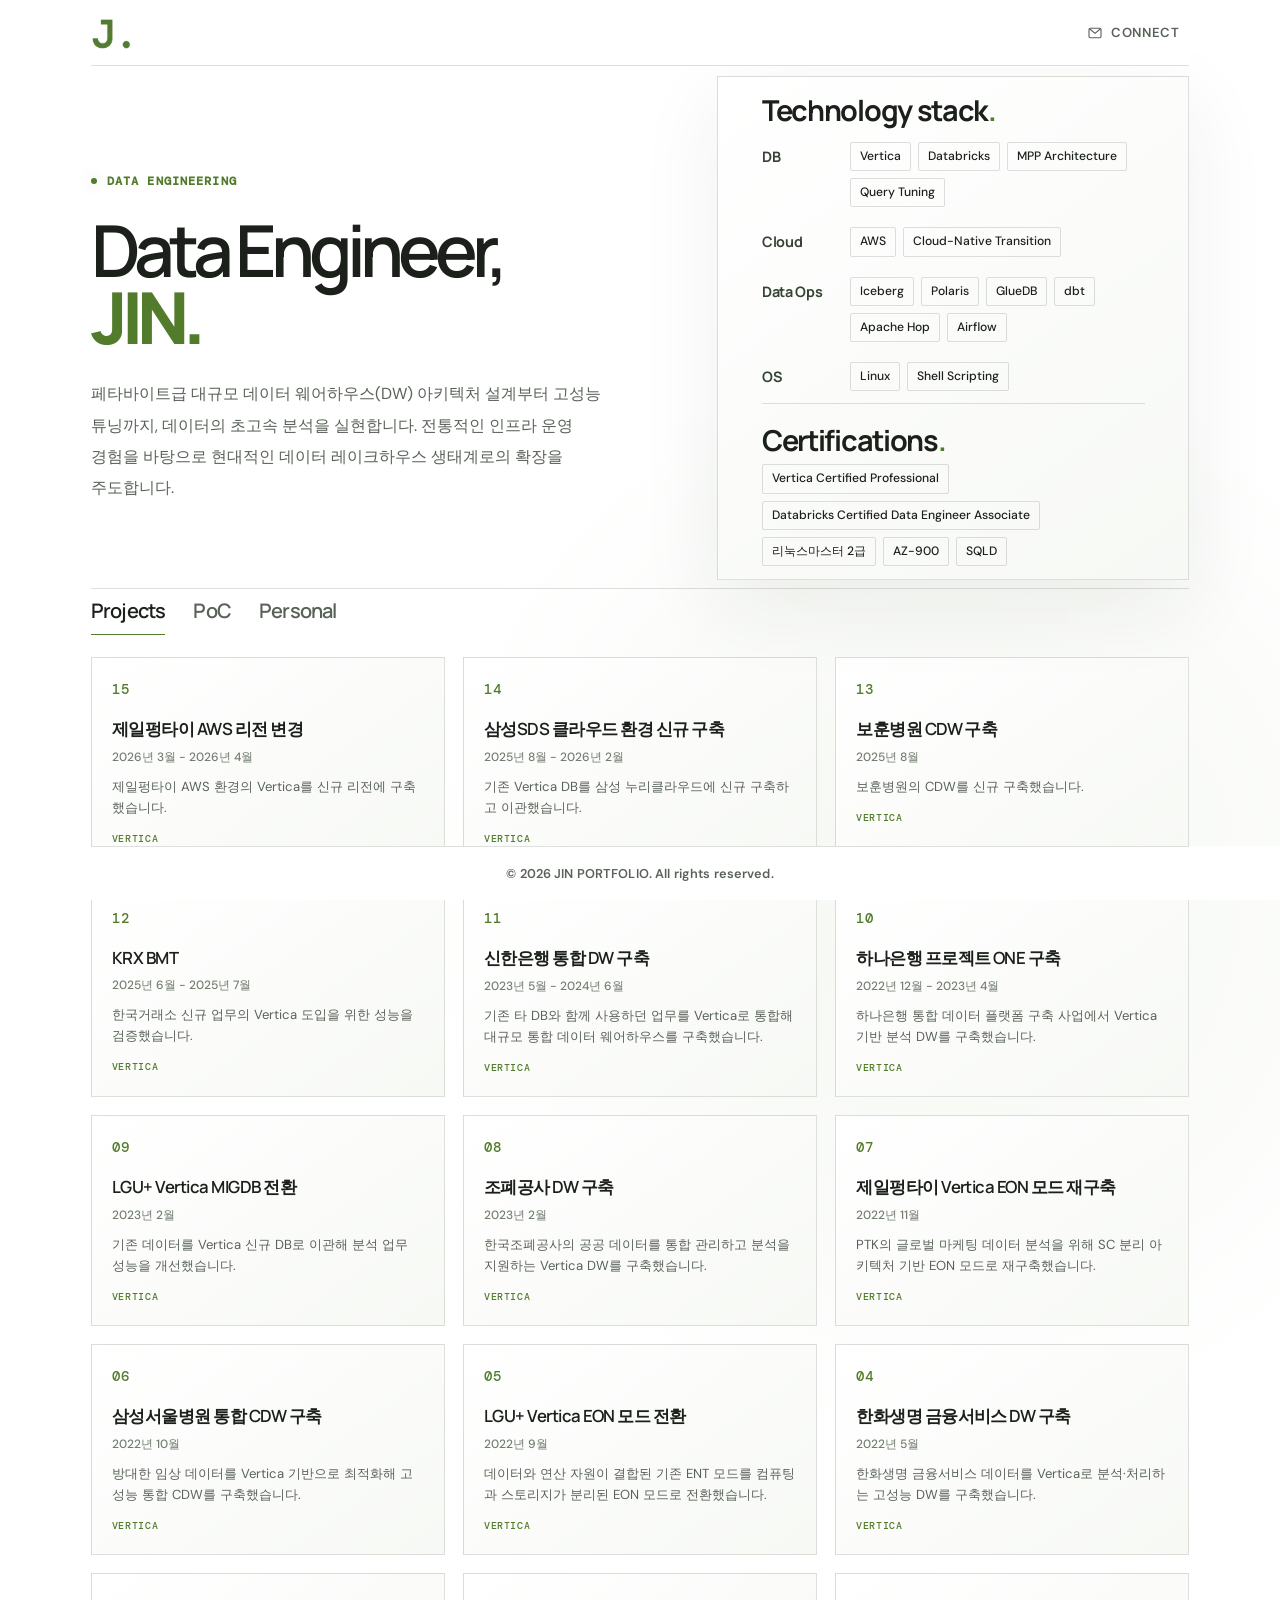
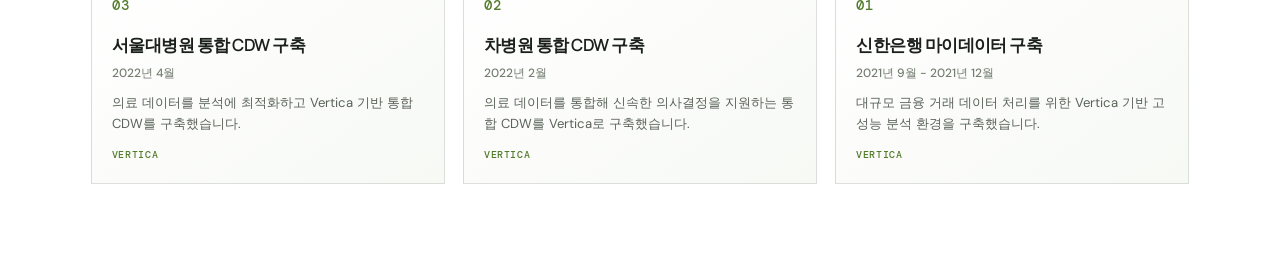
==== index.html @ dfb72e11 "Add portfolio site Co-authored-by: Copilot <223556219+Copilot@users.noreply.github.com>" ====
<!doctype html>
<html lang="ko">
  <head>
    <meta charset="UTF-8" />
    <meta name="viewport" content="width=device-width, initial-scale=1.0" />
    <meta
      name="description"
      content="JIN — Vertica 데이터 엔지니어. 대규모 데이터 웨어하우스와 현대적인 데이터 레이크하우스를 설계합니다."
    />
    <meta name="theme-color" content="#101311" />
    <title>JIN — Data Engineer Portfolio</title>
    <link rel="icon" type="image/png" href="logo/jin_logo.png" />
    <link rel="preconnect" href="https://fonts.googleapis.com" />
    <link rel="preconnect" href="https://fonts.gstatic.com" crossorigin />
    <link
      href="https://fonts.googleapis.com/css2?family=DM+Mono:wght@400;500&family=DM+Sans:wght@400;500;600;700&family=Manrope:wght@400;500;600;700;800&display=swap"
      rel="stylesheet"
    />
    <link rel="stylesheet" href="styles.css" />
  </head>
  <body>
    <div class="page-shell">
      <header class="site-header">
        <a class="wordmark" href="#home" aria-label="JIN 홈">
          <img src="logo/jin_logo.png" alt="" />
        </a>
        <details class="connect-menu">
          <summary class="connect-trigger" aria-label="Connect by email">
            <svg class="connect-icon" viewBox="0 0 20 20" fill="none" aria-hidden="true">
              <rect x="2.5" y="4" width="15" height="12" rx="1.5"></rect>
              <path d="m3.5 5 6.5 5.5L16.5 5"></path>
            </svg>
            <span>CONNECT</span>
          </summary>
          <div class="connect-popup">
            <span class="popup-label">GET IN TOUCH</span>
            <a href="mailto:wjdtnvksek98@gmail.com">wjdtnvksek98@gmail.com</a>
          </div>
        </details>
      </header>

      <main class="profile-layout" id="home">
        <section class="intro" aria-labelledby="hero-title">
          <p class="eyebrow"><span class="status-dot" aria-hidden="true"></span> DATA ENGINEERING</p>
          <h1 id="hero-title"><span class="title-role">Data Engineer,</span><br /><span class="hero-name">JIN<span class="title-period">.</span></span></h1>
          <p class="intro-copy">
            페타바이트급 대규모 데이터 웨어하우스(DW) 아키텍처 설계부터 고성능 튜닝까지, 데이터의 초고속 분석을 실현합니다. 전통적인 인프라 운영 경험을 바탕으로 현대적인 데이터 레이크하우스 생태계로의 확장을 주도합니다.
          </p>
        </section>

        <section class="stack-panel" aria-labelledby="stack-title">
          <div class="stack-heading">
            <div>
              <h2 id="stack-title">Technology stack<span class="title-period">.</span></h2>
            </div>
          </div>
          <div class="stack-list">
            <article class="stack-row">
              <h3>DB</h3>
              <ul class="tag-list" aria-label="DB 기술">
                <li>Vertica</li>
                <li>Databricks</li>
                <li>MPP Architecture</li>
                <li>Query Tuning</li>
              </ul>
            </article>
            <article class="stack-row">
              <h3>Cloud</h3>
              <ul class="tag-list" aria-label="Cloud 기술">
                <li>AWS</li>
                <li>Cloud-Native Transition</li>
              </ul>
            </article>
            <article class="stack-row">
              <h3>Data Ops</h3>
              <ul class="tag-list" aria-label="Data Ops 기술">
                <li>Iceberg</li>
                <li>Polaris</li>
                <li>GlueDB</li>
                <li>dbt</li>
                <li>Apache Hop</li>
                <li>Airflow</li>
              </ul>
            </article>
            <article class="stack-row">
              <h3>OS</h3>
              <ul class="tag-list" aria-label="OS 기술">
                <li>Linux</li>
                <li>Shell Scripting</li>
              </ul>
            </article>
          </div>
          <section class="stack-certifications" aria-labelledby="certifications-title">
            <h3 id="certifications-title">Certifications<span class="title-period">.</span></h3>
            <ul class="certification-list tag-list" aria-label="Certifications">
              <li>Vertica Certified Professional</li>
              <li>Databricks Certified Data Engineer Associate</li>
              <li>리눅스마스터 2급</li>
              <li>AZ-900</li>
              <li>SQLD</li>
            </ul>
          </section>
        </section>
      </main>

      <section class="work-section" aria-label="Selected work">
        <div class="work-tabs" role="tablist" aria-label="Work categories">
          <button class="work-tab" id="tab-projects" type="button" role="tab" aria-selected="true" aria-controls="panel-projects" tabindex="0">Projects</button>
          <button class="work-tab" id="tab-poc" type="button" role="tab" aria-selected="false" aria-controls="panel-poc" tabindex="-1">PoC</button>
          <button class="work-tab" id="tab-experiments" type="button" role="tab" aria-selected="false" aria-controls="panel-experiments" tabindex="-1">Personal</button>
        </div>
        <div class="work-panel" id="panel-projects" role="tabpanel" aria-labelledby="tab-projects" tabindex="0">
          <div class="work-cards">
            <article class="work-card"><span class="work-number">15</span><h2>제일펑타이 AWS 리전 변경</h2><time class="work-date">2026년 3월 - 2026년 4월</time><p>제일펑타이 AWS 환경의 Vertica를 신규 리전에 구축했습니다.</p><span class="work-tech">VERTICA</span></article>
            <article class="work-card"><span class="work-number">14</span><h2>삼성SDS 클라우드 환경 신규 구축</h2><time class="work-date">2025년 8월 - 2026년 2월</time><p>기존 Vertica DB를 삼성 누리클라우드에 신규 구축하고 이관했습니다.</p><span class="work-tech">VERTICA</span></article>
            <article class="work-card"><span class="work-number">13</span><h2>보훈병원 CDW 구축</h2><time class="work-date">2025년 8월</time><p>보훈병원의 CDW를 신규 구축했습니다.</p><span class="work-tech">VERTICA</span></article>
            <article class="work-card"><span class="work-number">12</span><h2>KRX BMT</h2><time class="work-date">2025년 6월 - 2025년 7월</time><p>한국거래소 신규 업무의 Vertica 도입을 위한 성능을 검증했습니다.</p><span class="work-tech">VERTICA</span></article>
            <article class="work-card"><span class="work-number">11</span><h2>신한은행 통합 DW 구축</h2><time class="work-date">2023년 5월 - 2024년 6월</time><p>기존 타 DB와 함께 사용하던 업무를 Vertica로 통합해 대규모 통합 데이터 웨어하우스를 구축했습니다.</p><span class="work-tech">VERTICA</span></article>
            <article class="work-card"><span class="work-number">10</span><h2>하나은행 프로젝트 ONE 구축</h2><time class="work-date">2022년 12월 - 2023년 4월</time><p>하나은행 통합 데이터 플랫폼 구축 사업에서 Vertica 기반 분석 DW를 구축했습니다.</p><span class="work-tech">VERTICA</span></article>
            <article class="work-card"><span class="work-number">09</span><h2>LGU+ Vertica MIGDB 전환</h2><time class="work-date">2023년 2월</time><p>기존 데이터를 Vertica 신규 DB로 이관해 분석 업무 성능을 개선했습니다.</p><span class="work-tech">VERTICA</span></article>
            <article class="work-card"><span class="work-number">08</span><h2>조폐공사 DW 구축</h2><time class="work-date">2023년 2월</time><p>한국조폐공사의 공공 데이터를 통합 관리하고 분석을 지원하는 Vertica DW를 구축했습니다.</p><span class="work-tech">VERTICA</span></article>
            <article class="work-card"><span class="work-number">07</span><h2>제일펑타이 Vertica EON 모드 재구축</h2><time class="work-date">2022년 11월</time><p>PTK의 글로벌 마케팅 데이터 분석을 위해 SC 분리 아키텍처 기반 EON 모드로 재구축했습니다.</p><span class="work-tech">VERTICA</span></article>
            <article class="work-card"><span class="work-number">06</span><h2>삼성서울병원 통합 CDW 구축</h2><time class="work-date">2022년 10월</time><p>방대한 임상 데이터를 Vertica 기반으로 최적화해 고성능 통합 CDW를 구축했습니다.</p><span class="work-tech">VERTICA</span></article>
            <article class="work-card"><span class="work-number">05</span><h2>LGU+ Vertica EON 모드 전환</h2><time class="work-date">2022년 9월</time><p>데이터와 연산 자원이 결합된 기존 ENT 모드를 컴퓨팅과 스토리지가 분리된 EON 모드로 전환했습니다.</p><span class="work-tech">VERTICA</span></article>
            <article class="work-card"><span class="work-number">04</span><h2>한화생명 금융서비스 DW 구축</h2><time class="work-date">2022년 5월</time><p>한화생명 금융서비스 데이터를 Vertica로 분석·처리하는 고성능 DW를 구축했습니다.</p><span class="work-tech">VERTICA</span></article>
            <article class="work-card"><span class="work-number">03</span><h2>서울대병원 통합 CDW 구축</h2><time class="work-date">2022년 4월</time><p>의료 데이터를 분석에 최적화하고 Vertica 기반 통합 CDW를 구축했습니다.</p><span class="work-tech">VERTICA</span></article>
            <article class="work-card"><span class="work-number">02</span><h2>차병원 통합 CDW 구축</h2><time class="work-date">2022년 2월</time><p>의료 데이터를 통합해 신속한 의사결정을 지원하는 통합 CDW를 Vertica로 구축했습니다.</p><span class="work-tech">VERTICA</span></article>
            <article class="work-card"><span class="work-number">01</span><h2>신한은행 마이데이터 구축</h2><time class="work-date">2021년 9월 - 2021년 12월</time><p>대규모 금융 거래 데이터 처리를 위한 Vertica 기반 고성능 분석 환경을 구축했습니다.</p><span class="work-tech">VERTICA</span></article>
          </div>
        </div>
        <div class="work-panel" id="panel-poc" role="tabpanel" aria-labelledby="tab-poc" tabindex="0" hidden>
          <div class="work-cards">
            <article class="work-card"><span class="work-number">03</span><h2>테크핀레이팅스 PoC</h2><time class="work-date">2025년 2월 - 2025년 3월</time><p>통합 DW 구축을 위한 Vertica 데이터 분석 및 적합성을 검증했습니다.</p><span class="work-tech">VERTICA</span></article>
            <article class="work-card"><span class="work-number">02</span><h2>하나은행 PoC</h2><time class="work-date">2022년 7월</time><p>대용량 쿼리를 Vertica로 처리하고 성능 향상을 검증했습니다.</p><span class="work-tech">VERTICA</span></article>
            <article class="work-card"><span class="work-number">01</span><h2>우리은행 PoC</h2><time class="work-date">2022년 6월</time><p>빠른 적재와 쿼리 수행을 Vertica PoC로 검증했습니다.</p><span class="work-tech">VERTICA</span></article>
          </div>
        </div>
        <div class="work-panel" id="panel-experiments" role="tabpanel" aria-labelledby="tab-experiments" tabindex="0" hidden>
          <div class="work-cards">
            <a class="work-card work-card-link" href="https://jin0326.github.io/vertica_blog/" target="_blank" rel="noopener noreferrer" aria-label="Vertica Blog (새 탭에서 열기)"><span class="work-number">01</span><h2>Vertica Blog</h2><p>실무 경험을 통해 쌓은 Vertica 지식과 노하우를 정리한 기술 블로그입니다. <span aria-hidden="true">↗</span></p></a>
          </div>
        </div>
      </section>
    </div>
    <footer class="site-footer">© 2026 JIN PORTFOLIO. All rights reserved.</footer>
    <script src="scripts.js" defer></script>
  </body>
</html>
---- styles.css ----
:root {
  color-scheme: light;
  --background: #ffffff;
  --surface: #f7f9f5;
  --text: #1b211a;
  --muted: #596258;
  --faint: #737d70;
  --accent: #527b2b;
  --line: rgba(32, 46, 28, 0.15);
  --header-height: 66px;
  --footer-height: 54px;
  --shell-gutter: 7.1%;
  --mono: "DM Mono", monospace;
  --sans: "DM Sans", sans-serif;
  --display: "Manrope", sans-serif;
}

* {
  box-sizing: border-box;
}

html {
  min-width: 280px;
  min-height: 100%;
  background: var(--background);
}

body {
  min-width: 280px;
  min-height: 100vh;
  min-height: 100svh;
  margin: 0;
  background:
    radial-gradient(ellipse at 74% 48%, rgba(119, 158, 83, 0.08), transparent 34rem),
    var(--background);
  color: var(--text);
  font-family: var(--sans);
  -webkit-font-smoothing: antialiased;
}

a {
  color: inherit;
  text-decoration: none;
}

.page-shell {
  display: flex;
  width: min(100%, 1400px);
  min-height: 100vh;
  min-height: 100svh;
  flex-direction: column;
  margin: 0 auto;
  padding: 0 var(--shell-gutter) var(--footer-height);
}

.site-header {
  position: sticky;
  z-index: 4;
  top: 0;
  display: flex;
  height: var(--header-height);
  flex: 0 0 var(--header-height);
  align-items: center;
  justify-content: space-between;
  border-bottom: 1px solid var(--line);
  background: var(--background);
}

.wordmark {
  display: inline-flex;
  width: 40px;
  height: 40px;
  align-items: center;
  justify-content: center;
  font-family: var(--display);
}

.wordmark img {
  display: block;
  width: 100%;
  height: 100%;
  object-fit: contain;
}

.wordmark span,
.title-period {
  color: var(--accent);
}

.header-note,
.connect-trigger,
.eyebrow,
.stack-count {
  font-family: var(--mono);
  font-size: 0.65rem;
  letter-spacing: 0.09em;
}

.header-note {
  display: flex;
  align-items: center;
  color: var(--muted);
  font-size: 0.72rem;
  font-weight: 600;
}

.connect-menu {
  position: relative;
}

.connect-trigger {
  display: flex;
  align-items: center;
  gap: 8px;
  padding: 8px 10px;
  color: var(--muted);
  cursor: pointer;
  font-family: var(--sans);
  font-size: 0.82rem;
  font-weight: 600;
  letter-spacing: 0.04em;
  list-style: none;
  transition: color 160ms ease;
}

.connect-trigger::-webkit-details-marker {
  display: none;
}

.connect-trigger:hover,
.connect-trigger:focus-visible,
.connect-menu[open] .connect-trigger {
  color: var(--accent);
}

.connect-trigger:focus-visible {
  outline: 1px solid var(--accent);
  outline-offset: 5px;
}

.connect-icon {
  width: 16px;
  height: 16px;
  stroke: currentColor;
  stroke-linecap: round;
  stroke-linejoin: round;
  stroke-width: 1.4;
}

.connect-popup {
  position: absolute;
  z-index: 3;
  top: calc(100% + 15px);
  right: 0;
  display: grid;
  min-width: max-content;
  gap: 8px;
  padding: 14px 16px;
  border: 1px solid var(--line);
  background: var(--background);
  box-shadow: 0 12px 32px rgba(25, 38, 21, 0.14);
}

.popup-label {
  color: var(--faint);
  font-family: var(--mono);
  font-size: 0.65rem;
  letter-spacing: 0.1em;
}

.connect-popup a {
  color: var(--text);
  font-family: var(--mono);
  font-size: 0.85rem;
  transition: color 160ms ease;
}

.connect-popup a:hover,
.connect-popup a:focus-visible {
  color: var(--accent);
}

.status-dot {
  display: inline-block;
  width: 7px;
  height: 7px;
  margin-right: 10px;
  border-radius: 50%;
  background: var(--accent);
  box-shadow: 0 0 14px rgba(82, 123, 43, 0.28);
}

.profile-layout {
  display: grid;
  flex: 0 0 auto;
  grid-template-columns: minmax(0, 1fr) minmax(400px, 0.9fr);
  align-items: center;
  gap: clamp(48px, 8vw, 130px);
  padding: 30px 0 8px;
}

.stack-certifications {
  margin-top: 8px;
  padding-top: 8px;
  border-top: 1px solid var(--line);
}

.stack-heading h2,
.stack-certifications > h3 {
  margin: 12px 0 0;
  font-family: var(--display);
  font-size: clamp(1.4rem, 2.25vw, 2rem);
  font-weight: 700;
  letter-spacing: -0.045em;
  line-height: 1.12;
}

.stack-certifications > h3 {
  margin-bottom: 8px;
}

.certification-list {
  gap: 5px;
}

.certification-list li {
  padding: 5px 7px;
  font-size: 0.68rem;
  line-height: 1.25;
}

.work-section {
  padding: 8px 0 38px;
  border-top: 1px solid var(--line);
}

.work-tabs {
  display: flex;
  flex-wrap: wrap;
  gap: 28px;
  margin-bottom: 22px;
}

.work-tab {
  padding: 0 0 10px;
  border: 0;
  border-bottom: 1px solid transparent;
  background: none;
  color: var(--muted);
  cursor: pointer;
  font-family: var(--display);
  font-size: clamp(1rem, 1.8vw, 1.25rem);
  font-weight: 600;
  letter-spacing: -0.04em;
  transition: border-color 160ms ease, color 160ms ease;
}

.work-tab[aria-selected="true"],
.work-tab:hover {
  border-color: var(--accent);
  color: var(--text);
}

.work-tab:focus-visible,
.work-panel:focus-visible {
  outline: 1px solid var(--accent);
  outline-offset: 4px;
}

.work-cards {
  display: grid;
  grid-template-columns: repeat(3, minmax(0, 1fr));
  gap: 18px;
}

.work-card {
  min-height: 150px;
  padding: 20px;
  border: 1px solid var(--line);
  background: linear-gradient(145deg, #ffffff, var(--surface));
}

.work-card-link {
  display: block;
  transition: border-color 160ms ease, box-shadow 160ms ease;
}

.work-card-link:hover,
.work-card-link:focus-visible {
  border-color: var(--accent);
  box-shadow: 0 8px 24px rgba(25, 38, 21, 0.08);
}

.work-card-link:focus-visible {
  outline: 2px solid var(--accent);
  outline-offset: 3px;
}

.work-number {
  color: var(--accent);
  font-family: var(--mono);
  font-size: 0.9rem;
  font-weight: 500;
  letter-spacing: 0.08em;
}

.work-card h2 {
  margin: 18px 0 8px;
  font-family: var(--display);
  font-size: 1.05rem;
  font-weight: 600;
  letter-spacing: -0.03em;
}

.work-card p {
  margin: 0;
  color: var(--muted);
  font-size: 0.82rem;
  line-height: 1.6;
}

.work-date {
  display: block;
  margin: 0 0 10px;
  color: var(--faint);
  font-size: 0.75rem;
  font-weight: 500;
}

.work-tech {
  display: inline-block;
  margin-top: 14px;
  color: var(--accent);
  font-family: var(--mono);
  font-size: 0.65rem;
  font-weight: 500;
  letter-spacing: 0.06em;
}

.intro {
  max-width: 650px;
}

.eyebrow {
  margin: 0;
  color: var(--accent);
  font-size: 0.62rem;
}

.intro > .eyebrow {
  display: flex;
  align-items: center;
  font-size: 0.78rem;
  font-weight: 700;
}

.intro > .eyebrow .status-dot {
  width: 6px;
  height: 6px;
}

.intro h1 {
  margin: 28px 0 27px;
  font-family: var(--display);
  font-size: clamp(3.3rem, 5.6vw, 5.6rem);
  font-weight: 600;
  letter-spacing: -0.085em;
  line-height: 0.94;
}

.title-role {
  white-space: nowrap;
}

.hero-name {
  color: var(--accent);
  font-weight: 800;
}

.intro-copy {
  max-width: 590px;
  margin: 0;
  color: var(--muted);
  font-size: clamp(0.95rem, 1.25vw, 1.08rem);
  line-height: 1.95;
  word-break: keep-all;
}

.stack-panel {
  min-width: 0;
  margin-bottom: -20px;
  transform: translateY(-20px);
  padding: clamp(26px, 3.4vw, 48px);
  padding-block: clamp(10px, 1vw, 14px);
  border: 1px solid var(--line);
  background: linear-gradient(145deg, #ffffff, var(--surface));
  box-shadow: 0 25px 80px rgba(25, 38, 21, 0.07);
}

.stack-heading {
  display: flex;
  align-items: flex-end;
  justify-content: space-between;
  gap: 14px;
  margin-bottom: 6px;
}

.stack-heading h2 {
  margin-top: 4px;
  white-space: nowrap;
}

.stack-heading .eyebrow {
  color: #43533b;
  font-family: var(--sans);
  font-size: 0.72rem;
  font-weight: 700;
  letter-spacing: 0.07em;
}

.stack-count {
  padding-bottom: 5px;
  color: var(--muted);
  font-size: 0.62rem;
  font-weight: 500;
  white-space: nowrap;
}

.stack-list {
  border-top: 0;
}

.stack-row {
  display: grid;
  grid-template-columns: 76px minmax(0, 1fr);
  align-items: start;
  gap: 12px;
  padding: 10px 0;
  border-bottom: 0;
}

.stack-row:last-child {
  padding-bottom: 4px;
}

.stack-row h3 {
  margin: 5px 0 0;
  color: #354332;
  font-family: var(--display);
  font-size: 0.9rem;
  font-weight: 700;
  letter-spacing: -0.02em;
}

.tag-list {
  display: flex;
  flex-wrap: wrap;
  gap: 7px;
  margin: 0;
  padding: 0;
  list-style: none;
}

.tag-list li {
  padding: 6px 9px;
  border: 1px solid var(--line);
  border-radius: 2px;
  color: var(--text);
  font-size: 0.76rem;
  font-weight: 500;
  line-height: 1.25;
  transition:
    border-color 160ms ease,
    color 160ms ease,
    background 160ms ease;
}

.tag-list li:hover {
  border-color: rgba(82, 123, 43, 0.4);
  background: rgba(82, 123, 43, 0.06);
  color: var(--text);
}

.tag-detail {
  margin-left: 3px;
  color: var(--accent);
  font-family: var(--mono);
  font-size: 0.57rem;
}

.site-footer {
  position: fixed;
  z-index: 2;
  right: 0;
  bottom: 0;
  left: 0;
  display: grid;
  height: var(--footer-height);
  min-height: var(--footer-height);
  place-items: center;
  background: rgba(255, 255, 255, 0.96);
  color: var(--muted);
  font-family: var(--sans);
  font-size: 0.8rem;
  font-weight: 600;
  letter-spacing: 0.01em;
  text-align: center;
}

.site-footer::before {
  position: absolute;
  top: 0;
  left: 50%;
  width: calc(min(100%, 1400px) - var(--shell-gutter) - var(--shell-gutter));
  border-top: 1px solid var(--line);
  content: "";
  transform: translateX(-50%);
}

@media (max-width: 900px) {
  :root {
    --shell-gutter: 5%;
  }

  .page-shell {
    padding-right: var(--shell-gutter);
    padding-left: var(--shell-gutter);
  }

  .profile-layout {
    grid-template-columns: minmax(0, 1fr) minmax(350px, 0.95fr);
    gap: 36px;
    padding-bottom: 8px;
  }

  .work-cards {
    gap: 12px;
  }

  .work-card {
    padding: 16px;
  }

  .intro h1 {
    font-size: clamp(2.9rem, 6vw, 3.9rem);
  }

  .stack-panel {
    padding: 24px;
    padding-block: 10px;
  }
}

@media (max-width: 700px) {
  :root {
    --header-height: 48px;
    --footer-height: 44px;
    --shell-gutter: 6%;
  }

  .page-shell {
    padding-right: var(--shell-gutter);
    padding-left: var(--shell-gutter);
  }

  .site-header {
    height: var(--header-height);
    flex-basis: var(--header-height);
  }

  .header-note,
  .connect-trigger {
    font-size: 0.7rem;
    letter-spacing: 0.04em;
  }

  .header-note {
    font-size: 0.62rem;
  }

  .connect-trigger {
    gap: 6px;
    padding: 6px 8px;
    font-size: 0.78rem;
  }

  .connect-popup {
    right: -2px;
    min-width: 0;
    max-width: calc(100vw - 32px);
    gap: 8px;
    padding: 14px;
  }

  .popup-label {
    font-size: 0.68rem;
  }

  .connect-popup a {
    font-size: clamp(0.78rem, 3.6vw, 0.9rem);
    overflow-wrap: anywhere;
  }

  .header-note .status-dot {
    width: 6px;
    height: 6px;
    margin-right: 7px;
  }

  .profile-layout {
    grid-template-columns: 1fr;
    align-content: center;
    gap: 18px;
    padding: 12px 0 6px;
  }

  .stack-panel {
    margin-bottom: 0;
    transform: none;
  }

  .work-section {
    padding: 6px 0 28px;
  }

  .work-tabs {
    gap: 20px;
  }

  .work-cards {
    grid-template-columns: 1fr;
    gap: 10px;
  }

  .work-card {
    min-height: 0;
  }

  .work-card h2 {
    margin-top: 10px;
  }

  .intro {
    max-width: none;
  }

  .intro h1 {
    margin: 12px 0;
    font-size: clamp(3.5rem, 11.3vw, 4.9rem);
  }

  .intro-copy {
    max-width: 600px;
    font-size: 0.86rem;
    line-height: 1.65;
  }

  .stack-panel {
    transform: none;
    padding: 21px 22px;
    padding-block: 9px;
  }

  .stack-heading {
    margin-bottom: 6px;
  }

  .stack-heading h2,
  .stack-certifications > h3 {
    font-size: 1.4rem;
  }

  .stack-row {
    grid-template-columns: 67px minmax(0, 1fr);
    gap: 9px;
    padding: 8px 0;
  }

  .stack-row h3 {
    font-size: 0.76rem;
  }

  .tag-list {
    gap: 5px;
  }

  .tag-list li {
    padding: 5px 7px;
    font-size: 0.64rem;
  }

  .certification-list li {
    font-size: 0.62rem;
  }
}

@media (max-width: 390px) {
  .header-note {
    max-width: 150px;
    line-height: 1.5;
  }

  .intro h1 {
    font-size: clamp(1.9rem, 9.9vw, 2.5rem);
    white-space: nowrap;
  }

  .intro-copy {
    font-size: 0.8rem;
    line-height: 1.58;
  }

  .stack-panel {
    padding: 17px;
    padding-block: 8px;
  }

  .stack-heading h2,
  .stack-certifications > h3 {
    font-size: 1.35rem;
    white-space: normal;
  }

  .stack-count {
    display: none;
  }

  .stack-row {
    grid-template-columns: 58px minmax(0, 1fr);
  }
}

@media (max-height: 760px) and (min-width: 701px) {
  :root {
    --header-height: 60px;
  }

  .site-header {
    height: var(--header-height);
    flex-basis: var(--header-height);
  }

  .profile-layout {
    gap: 40px;
    padding-top: 24px;
    padding-bottom: 8px;
  }

  .intro h1 {
    margin: 17px 0;
    font-size: clamp(2.9rem, 5.1vw, 4.5rem);
  }

  .intro-copy {
    font-size: 0.9rem;
    line-height: 1.75;
  }

  .stack-panel {
    padding: 22px 26px;
    padding-block: 10px;
  }

  .stack-heading {
    margin-bottom: 6px;
  }

  .stack-row {
    padding: 12px 0;
  }

}

@media (prefers-reduced-motion: reduce) {
  *,
  *::before,
  *::after {
    transition-duration: 0.01ms !important;
  }
}
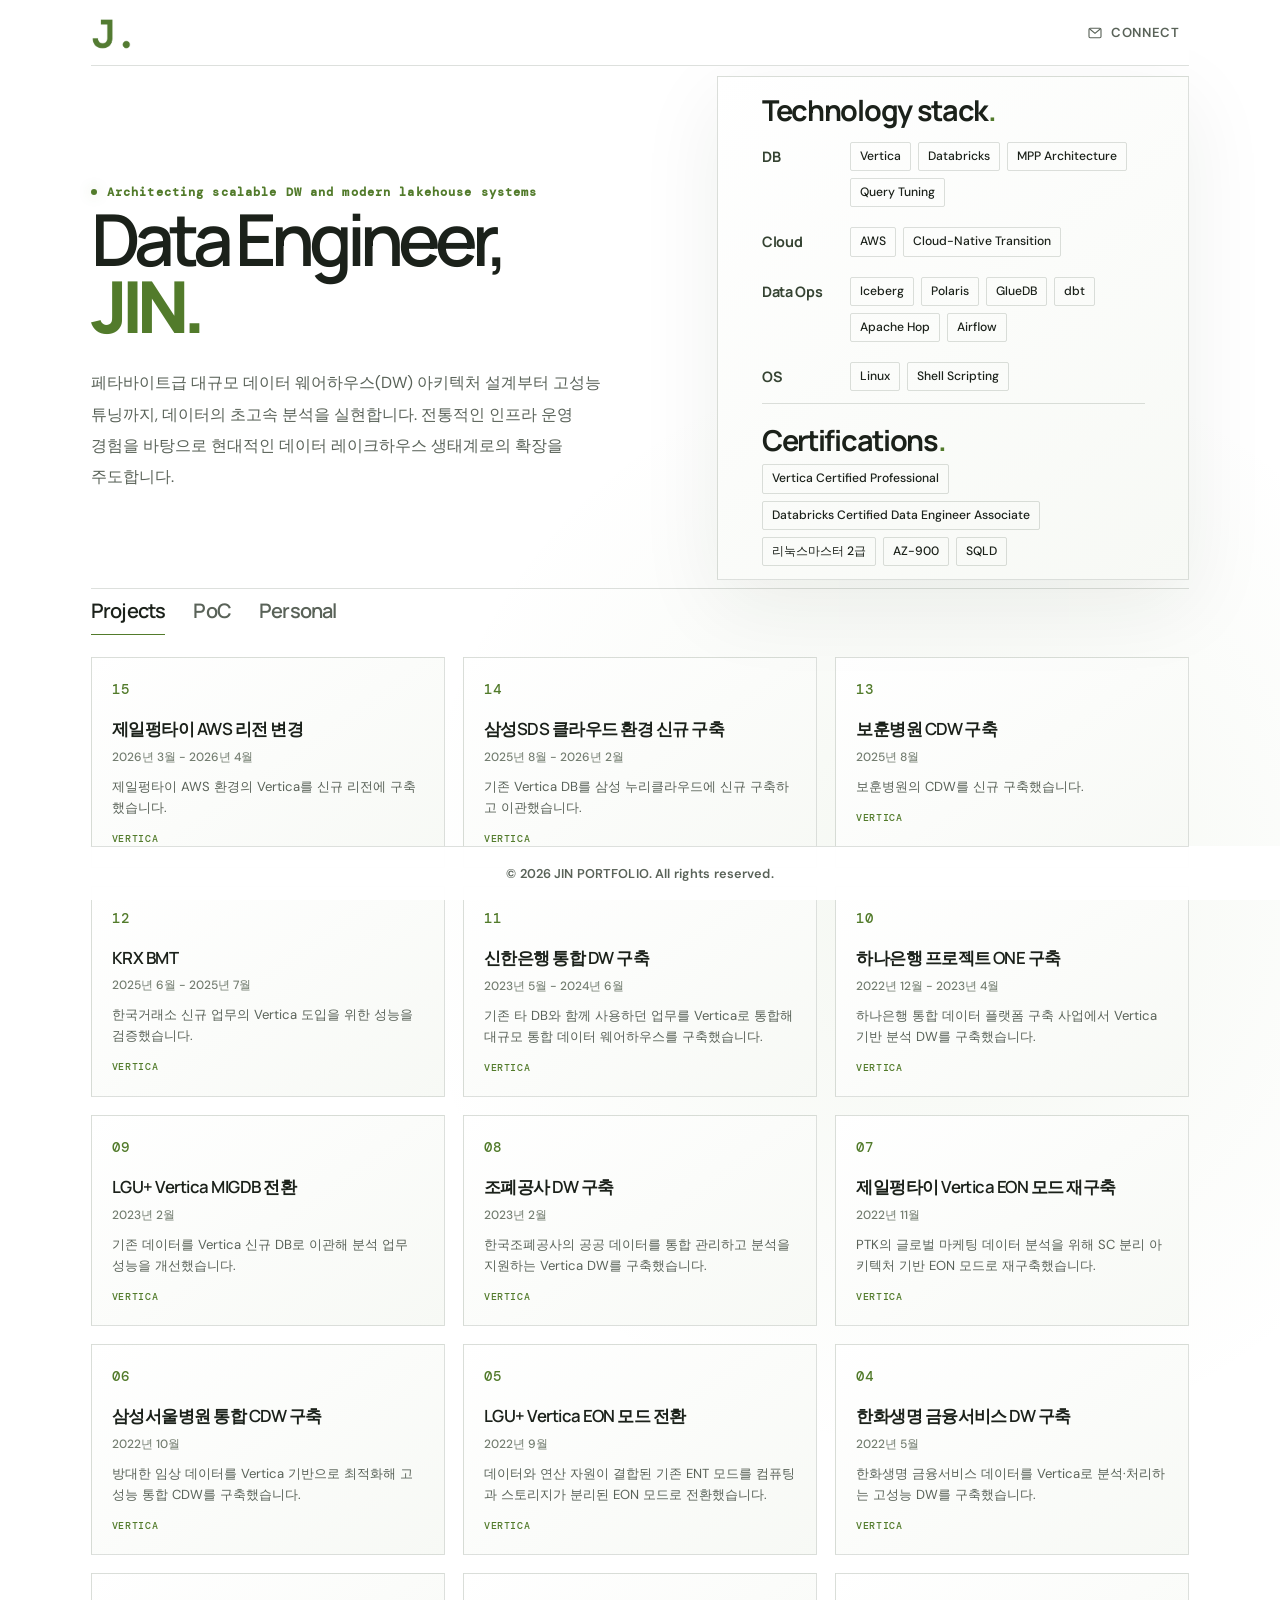
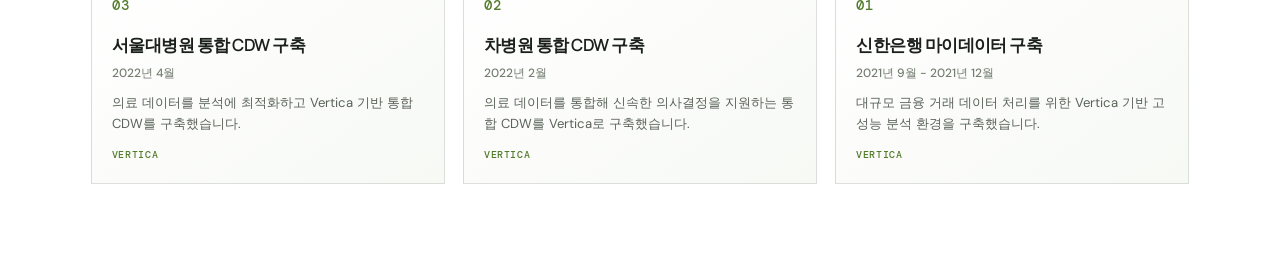
==== commit ef3d1ce0: "Tighten hero title spacing Co-authored-by: Copilot <223556219+Copilot@users.noreply.github.com>" ====
--- a/index.html
+++ b/index.html
@@ -41,7 +41,7 @@
 
       <main class="profile-layout" id="home">
         <section class="intro" aria-labelledby="hero-title">
-          <p class="eyebrow"><span class="status-dot" aria-hidden="true"></span> DATA ENGINEERING</p>
+          <p class="eyebrow"><span class="status-dot" aria-hidden="true"></span>Architecting scalable DW and modern lakehouse systems</p>
           <h1 id="hero-title"><span class="title-role">Data Engineer,</span><br /><span class="hero-name">JIN<span class="title-period">.</span></span></h1>
           <p class="intro-copy">
             페타바이트급 대규모 데이터 웨어하우스(DW) 아키텍처 설계부터 고성능 튜닝까지, 데이터의 초고속 분석을 실현합니다. 전통적인 인프라 운영 경험을 바탕으로 현대적인 데이터 레이크하우스 생태계로의 확장을 주도합니다.
--- a/styles.css
+++ b/styles.css
@@ -360,7 +360,7 @@
 }
 
 .intro h1 {
-  margin: 28px 0 27px;
+  margin: 6px 0 27px;
   font-family: var(--display);
   font-size: clamp(3.3rem, 5.6vw, 5.6rem);
   font-weight: 600;
@@ -645,7 +645,7 @@
   }
 
   .intro h1 {
-    margin: 12px 0;
+    margin: 4px 0 12px;
     font-size: clamp(3.5rem, 11.3vw, 4.9rem);
   }
 
@@ -747,7 +747,7 @@
   }
 
   .intro h1 {
-    margin: 17px 0;
+    margin: 6px 0 17px;
     font-size: clamp(2.9rem, 5.1vw, 4.5rem);
   }
 
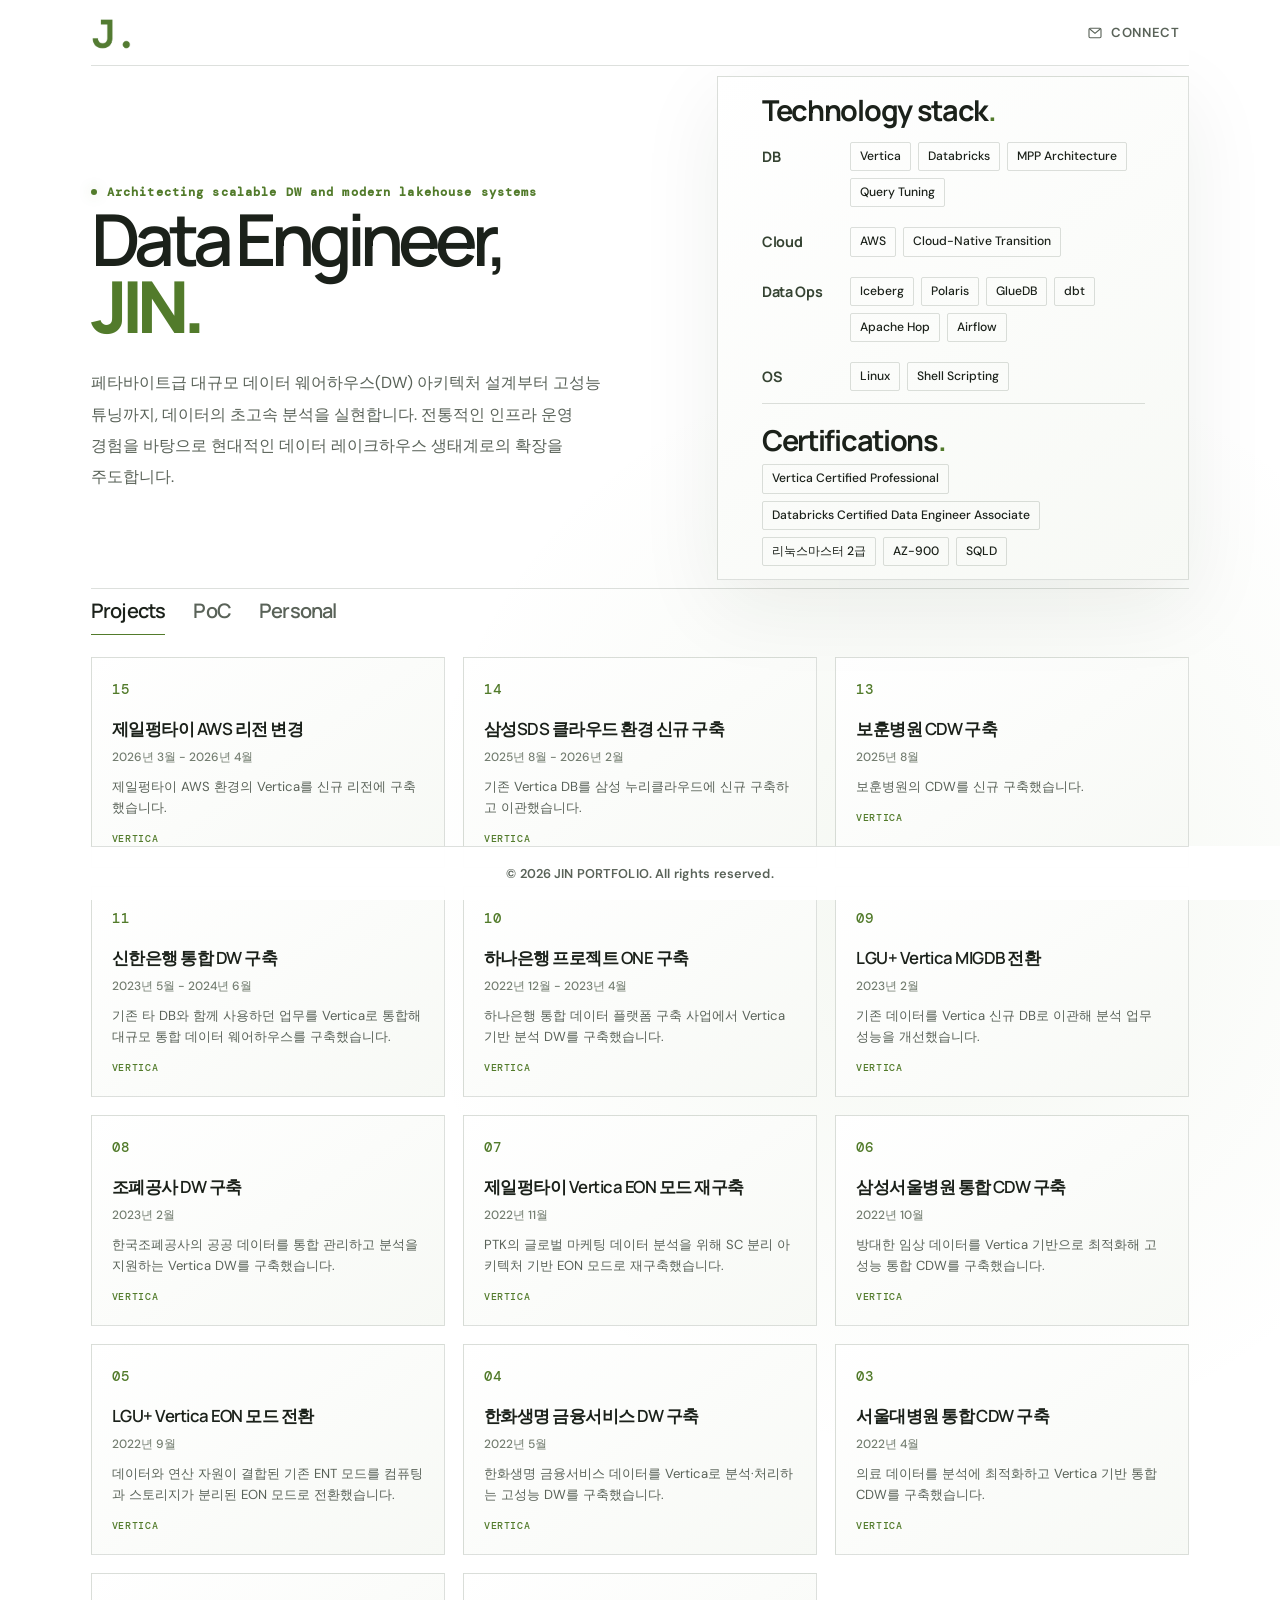
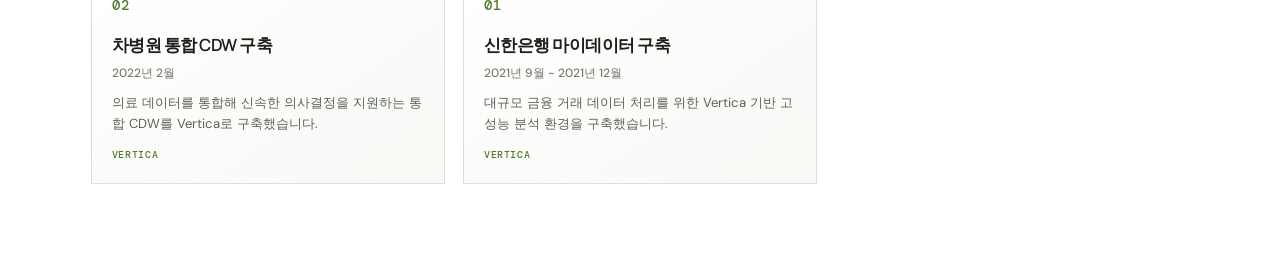
==== commit 199a45fa: "Update portfolio projects and preview Co-authored-by: Copilot <223556219+Copilot@users.noreply.githu" ====
--- a/index.html
+++ b/index.html
@@ -114,7 +114,6 @@
             <article class="work-card"><span class="work-number">15</span><h2>제일펑타이 AWS 리전 변경</h2><time class="work-date">2026년 3월 - 2026년 4월</time><p>제일펑타이 AWS 환경의 Vertica를 신규 리전에 구축했습니다.</p><span class="work-tech">VERTICA</span></article>
             <article class="work-card"><span class="work-number">14</span><h2>삼성SDS 클라우드 환경 신규 구축</h2><time class="work-date">2025년 8월 - 2026년 2월</time><p>기존 Vertica DB를 삼성 누리클라우드에 신규 구축하고 이관했습니다.</p><span class="work-tech">VERTICA</span></article>
             <article class="work-card"><span class="work-number">13</span><h2>보훈병원 CDW 구축</h2><time class="work-date">2025년 8월</time><p>보훈병원의 CDW를 신규 구축했습니다.</p><span class="work-tech">VERTICA</span></article>
-            <article class="work-card"><span class="work-number">12</span><h2>KRX BMT</h2><time class="work-date">2025년 6월 - 2025년 7월</time><p>한국거래소 신규 업무의 Vertica 도입을 위한 성능을 검증했습니다.</p><span class="work-tech">VERTICA</span></article>
             <article class="work-card"><span class="work-number">11</span><h2>신한은행 통합 DW 구축</h2><time class="work-date">2023년 5월 - 2024년 6월</time><p>기존 타 DB와 함께 사용하던 업무를 Vertica로 통합해 대규모 통합 데이터 웨어하우스를 구축했습니다.</p><span class="work-tech">VERTICA</span></article>
             <article class="work-card"><span class="work-number">10</span><h2>하나은행 프로젝트 ONE 구축</h2><time class="work-date">2022년 12월 - 2023년 4월</time><p>하나은행 통합 데이터 플랫폼 구축 사업에서 Vertica 기반 분석 DW를 구축했습니다.</p><span class="work-tech">VERTICA</span></article>
             <article class="work-card"><span class="work-number">09</span><h2>LGU+ Vertica MIGDB 전환</h2><time class="work-date">2023년 2월</time><p>기존 데이터를 Vertica 신규 DB로 이관해 분석 업무 성능을 개선했습니다.</p><span class="work-tech">VERTICA</span></article>
@@ -130,6 +129,8 @@
         </div>
         <div class="work-panel" id="panel-poc" role="tabpanel" aria-labelledby="tab-poc" tabindex="0" hidden>
           <div class="work-cards">
+            <article class="work-card"><span class="work-number">05</span><h2>Databricks 기반 데이터 마트·AI 질의 PoC</h2><time class="work-date">2026년 8월 - 2026년 9월</time><p>현업 매출 대시보드 질의를 검증하고 질의 정확도를 개선했습니다.</p><span class="work-tech">DATABRICKS</span></article>
+            <article class="work-card"><span class="work-number">04</span><h2>KRX BMT</h2><time class="work-date">2025년 6월 - 2025년 7월</time><p>한국거래소 신규 업무의 Vertica 도입을 위한 성능을 검증했습니다.</p><span class="work-tech">VERTICA</span></article>
             <article class="work-card"><span class="work-number">03</span><h2>테크핀레이팅스 PoC</h2><time class="work-date">2025년 2월 - 2025년 3월</time><p>통합 DW 구축을 위한 Vertica 데이터 분석 및 적합성을 검증했습니다.</p><span class="work-tech">VERTICA</span></article>
             <article class="work-card"><span class="work-number">02</span><h2>하나은행 PoC</h2><time class="work-date">2022년 7월</time><p>대용량 쿼리를 Vertica로 처리하고 성능 향상을 검증했습니다.</p><span class="work-tech">VERTICA</span></article>
             <article class="work-card"><span class="work-number">01</span><h2>우리은행 PoC</h2><time class="work-date">2022년 6월</time><p>빠른 적재와 쿼리 수행을 Vertica PoC로 검증했습니다.</p><span class="work-tech">VERTICA</span></article>
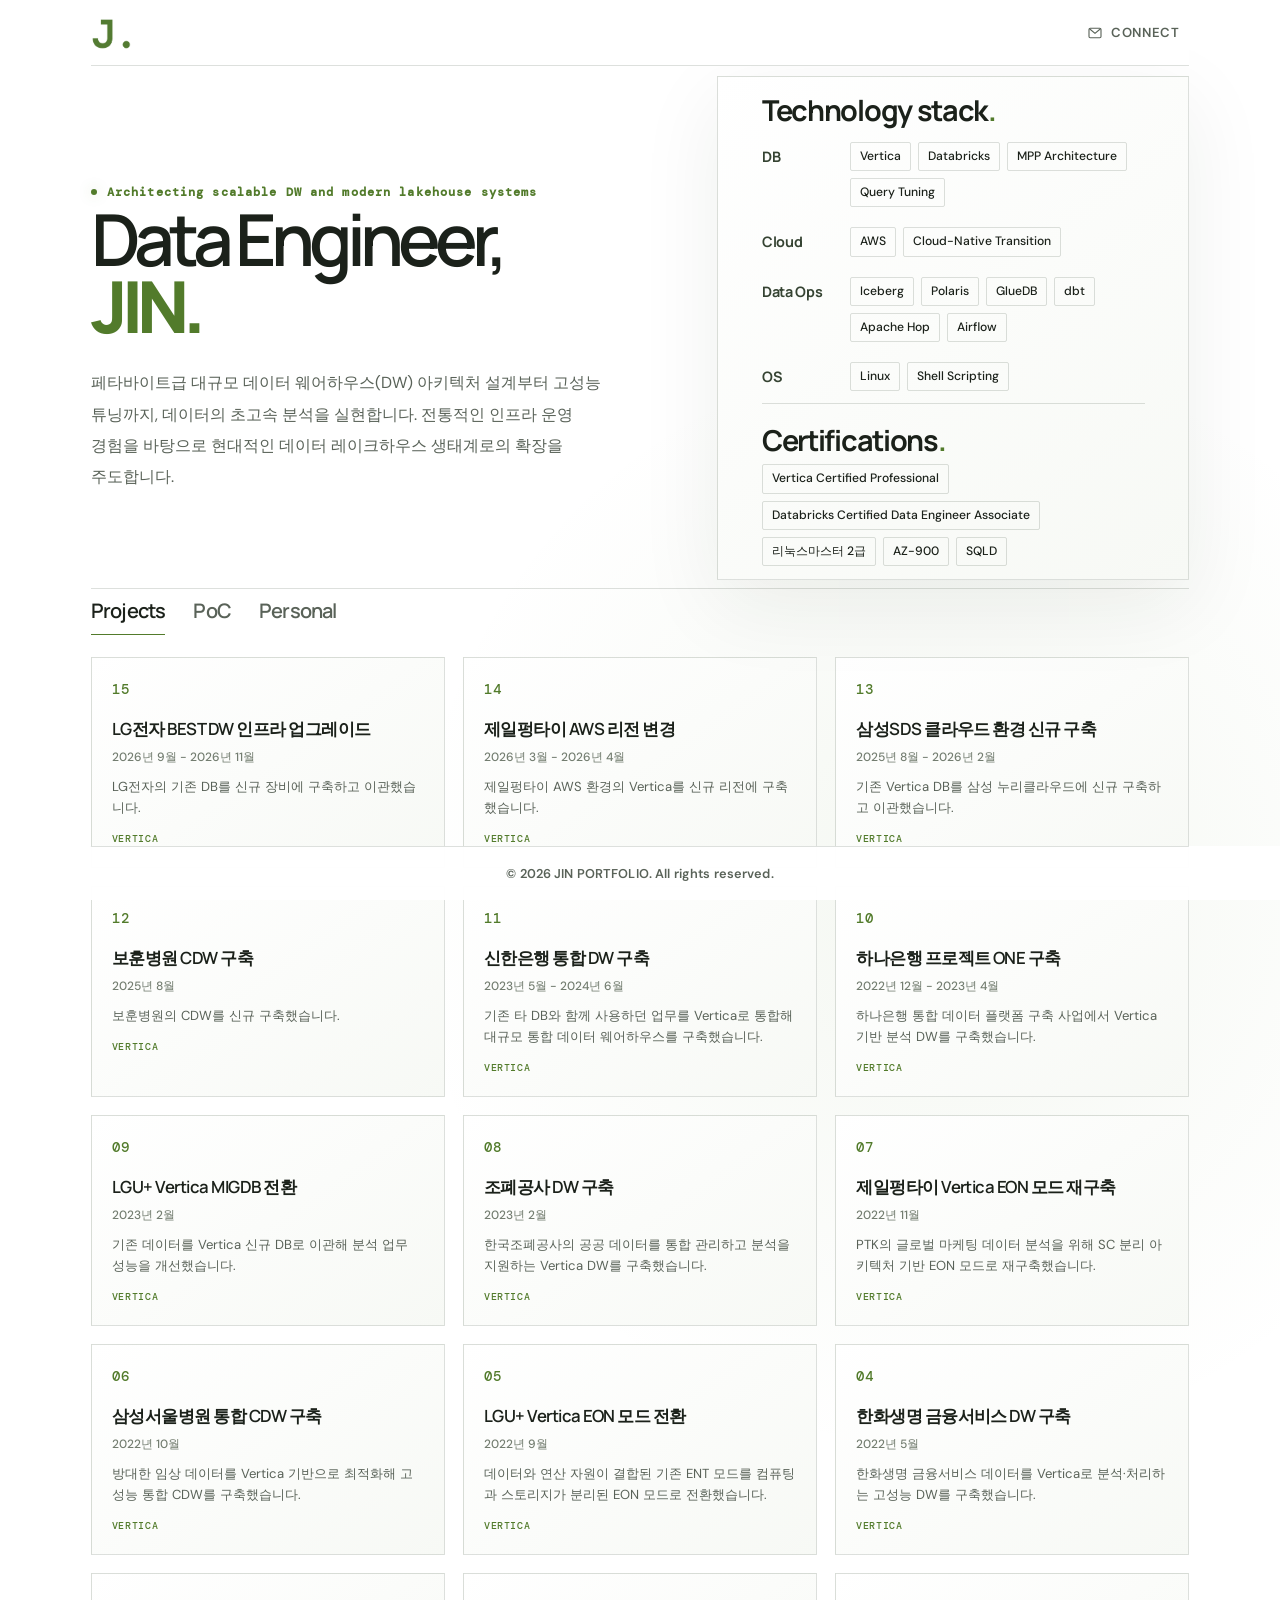
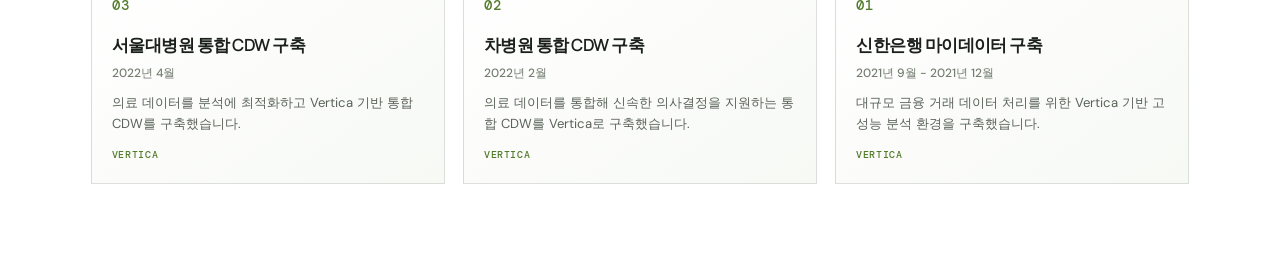
==== commit 8c6795bc: "Add new work cards for LG전자 and 제일펑타이" ====
--- a/index.html
+++ b/index.html
@@ -111,9 +111,10 @@
         </div>
         <div class="work-panel" id="panel-projects" role="tabpanel" aria-labelledby="tab-projects" tabindex="0">
           <div class="work-cards">
-            <article class="work-card"><span class="work-number">15</span><h2>제일펑타이 AWS 리전 변경</h2><time class="work-date">2026년 3월 - 2026년 4월</time><p>제일펑타이 AWS 환경의 Vertica를 신규 리전에 구축했습니다.</p><span class="work-tech">VERTICA</span></article>
-            <article class="work-card"><span class="work-number">14</span><h2>삼성SDS 클라우드 환경 신규 구축</h2><time class="work-date">2025년 8월 - 2026년 2월</time><p>기존 Vertica DB를 삼성 누리클라우드에 신규 구축하고 이관했습니다.</p><span class="work-tech">VERTICA</span></article>
-            <article class="work-card"><span class="work-number">13</span><h2>보훈병원 CDW 구축</h2><time class="work-date">2025년 8월</time><p>보훈병원의 CDW를 신규 구축했습니다.</p><span class="work-tech">VERTICA</span></article>
+            <article class="work-card"><span class="work-number">15</span><h2>LG전자 BEST DW 인프라 업그레이드</h2><time class="work-date">2026년 9월 - 2026년 11월</time><p>LG전자의 기존 DB를 신규 장비에 구축하고 이관했습니다.</p><span class="work-tech">VERTICA</span></article>
+            <article class="work-card"><span class="work-number">14</span><h2>제일펑타이 AWS 리전 변경</h2><time class="work-date">2026년 3월 - 2026년 4월</time><p>제일펑타이 AWS 환경의 Vertica를 신규 리전에 구축했습니다.</p><span class="work-tech">VERTICA</span></article>
+            <article class="work-card"><span class="work-number">13</span><h2>삼성SDS 클라우드 환경 신규 구축</h2><time class="work-date">2025년 8월 - 2026년 2월</time><p>기존 Vertica DB를 삼성 누리클라우드에 신규 구축하고 이관했습니다.</p><span class="work-tech">VERTICA</span></article>
+            <article class="work-card"><span class="work-number">12</span><h2>보훈병원 CDW 구축</h2><time class="work-date">2025년 8월</time><p>보훈병원의 CDW를 신규 구축했습니다.</p><span class="work-tech">VERTICA</span></article>
             <article class="work-card"><span class="work-number">11</span><h2>신한은행 통합 DW 구축</h2><time class="work-date">2023년 5월 - 2024년 6월</time><p>기존 타 DB와 함께 사용하던 업무를 Vertica로 통합해 대규모 통합 데이터 웨어하우스를 구축했습니다.</p><span class="work-tech">VERTICA</span></article>
             <article class="work-card"><span class="work-number">10</span><h2>하나은행 프로젝트 ONE 구축</h2><time class="work-date">2022년 12월 - 2023년 4월</time><p>하나은행 통합 데이터 플랫폼 구축 사업에서 Vertica 기반 분석 DW를 구축했습니다.</p><span class="work-tech">VERTICA</span></article>
             <article class="work-card"><span class="work-number">09</span><h2>LGU+ Vertica MIGDB 전환</h2><time class="work-date">2023년 2월</time><p>기존 데이터를 Vertica 신규 DB로 이관해 분석 업무 성능을 개선했습니다.</p><span class="work-tech">VERTICA</span></article>
@@ -138,7 +139,8 @@
         </div>
         <div class="work-panel" id="panel-experiments" role="tabpanel" aria-labelledby="tab-experiments" tabindex="0" hidden>
           <div class="work-cards">
-            <a class="work-card work-card-link" href="https://jin0326.github.io/vertica_blog/" target="_blank" rel="noopener noreferrer" aria-label="Vertica Blog (새 탭에서 열기)"><span class="work-number">01</span><h2>Vertica Blog</h2><p>실무 경험을 통해 쌓은 Vertica 지식과 노하우를 정리한 기술 블로그입니다. <span aria-hidden="true">↗</span></p></a>
+            <a class="work-card work-card-link" href="moda.html" aria-label="MODA 프로젝트 상세 보기"><span class="work-number">02</span><h2>MODA — Modern Data Architecture</h2><p>Apache Hop, dbt, Airflow를 연동해 데이터 이관·변환·스케줄링과 파이프라인 현황을 통합 관리하는 Flask 기반 웹 도구. <span aria-hidden="true">↗</span></p><span class="work-tech">PYTHON · FLASK · HOP · DBT · AIRFLOW</span></a>
+            <a class="work-card work-card-link" href="https://jin0326.github.io/vertica_blog/" target="_blank" rel="noopener noreferrer" aria-label="Vertica Blog (새 탭에서 열기)"><span class="work-number">01</span><h2>Vertica Blog</h2><p>실무 경험을 통해 쌓은 Vertica 지식과 노하우를 정리한 기술 블로그입니다. <span aria-hidden="true">↗</span></p><span class="work-tech">VERTICA</span></a>
           </div>
         </div>
       </section>
--- a/styles.css
+++ b/styles.css
@@ -296,6 +296,262 @@
   outline-offset: 3px;
 }
 
+.project-detail {
+  width: min(100%, 1200px);
+  margin: 0 auto;
+  padding: clamp(36px, 7vw, 82px) 0 56px;
+}
+
+.project-back {
+  display: inline-flex;
+  margin-bottom: 30px;
+  color: var(--muted);
+  font-size: 0.88rem;
+  font-weight: 600;
+}
+
+.project-back:hover,
+.project-back:focus-visible {
+  color: var(--accent);
+}
+
+.project-kicker {
+  margin: 0 0 12px;
+  color: var(--accent);
+  font-family: var(--mono);
+  font-size: 0.72rem;
+  font-weight: 500;
+  letter-spacing: 0.08em;
+}
+
+.project-title {
+  max-width: 800px;
+  margin: 0;
+  font-family: var(--display);
+  font-size: clamp(2.4rem, 6vw, 4.5rem);
+  font-weight: 700;
+  letter-spacing: -0.065em;
+  line-height: 1.05;
+}
+
+.project-brand {
+  display: inline-block;
+  width: auto;
+  height: clamp(42px, 6vw, 72px);
+  vertical-align: middle;
+}
+
+.project-expansion {
+  color: var(--text);
+  font-size: 0.72em;
+}
+
+.project-lead {
+  max-width: 720px;
+  margin: 22px 0 0;
+  color: var(--muted);
+  font-size: clamp(1rem, 1.8vw, 1.2rem);
+  line-height: 1.8;
+  word-break: keep-all;
+}
+
+.project-actions {
+  display: flex;
+  flex-wrap: wrap;
+  gap: 12px;
+  margin-top: 26px;
+}
+
+.project-action {
+  display: inline-flex;
+  min-height: 42px;
+  align-items: center;
+  justify-content: center;
+  padding: 9px 16px;
+  border: 1px solid var(--line);
+  font-size: 0.85rem;
+  font-weight: 600;
+  transition: border-color 160ms ease, color 160ms ease, background 160ms ease;
+}
+
+.project-action-primary {
+  border-color: var(--accent);
+  background: var(--accent);
+  color: #fff;
+}
+
+.project-action:hover,
+.project-action:focus-visible {
+  border-color: var(--accent);
+  color: var(--accent);
+}
+
+.project-action-primary:hover,
+.project-action-primary:focus-visible {
+  background: transparent;
+}
+
+.project-section {
+  margin-top: 52px;
+  padding-top: 26px;
+  border-top: 1px solid var(--line);
+}
+
+.project-section h2 {
+  margin: 0 0 16px;
+  font-family: var(--display);
+  font-size: clamp(1.35rem, 2.4vw, 1.8rem);
+  font-weight: 700;
+  letter-spacing: -0.04em;
+}
+
+.project-section > p {
+  max-width: 760px;
+  margin: 0;
+  color: var(--muted);
+  line-height: 1.8;
+  word-break: keep-all;
+}
+
+.project-feature-grid {
+  display: grid;
+  grid-template-columns: repeat(3, minmax(0, 1fr));
+  gap: 14px;
+  margin-top: 20px;
+}
+
+.project-feature {
+  padding: 18px;
+  border: 1px solid var(--line);
+  background: linear-gradient(145deg, #fff, var(--surface));
+}
+
+.project-feature h3 {
+  margin: 0 0 8px;
+  font-family: var(--display);
+  font-size: 1rem;
+  font-weight: 700;
+}
+
+.project-feature p {
+  margin: 0;
+  color: var(--muted);
+  font-size: 0.88rem;
+  line-height: 1.65;
+  word-break: keep-all;
+}
+
+.project-screen-group + .project-screen-group {
+  margin-top: 30px;
+}
+
+.project-screen-group > h3 {
+  margin: 0 0 12px;
+  font-family: var(--display);
+  font-size: 1.05rem;
+  font-weight: 700;
+}
+
+.project-gallery-grid {
+  display: grid;
+  grid-template-columns: minmax(0, 1fr);
+  align-items: start;
+  gap: 16px;
+}
+
+.project-screen-group-dashboard .project-gallery-grid {
+  grid-template-columns: minmax(0, 1fr);
+}
+
+.project-screenshot {
+  display: grid;
+  grid-template-columns: minmax(0, 8fr) minmax(0, 2fr);
+  align-items: center;
+  min-width: 0;
+  margin: 0;
+  overflow: hidden;
+  border: 1px solid var(--line);
+  background: #fff;
+}
+
+.project-screenshot img {
+  display: block;
+  width: 100%;
+  height: auto;
+}
+
+.project-screenshot figcaption {
+  min-width: 0;
+  padding: 20px;
+  color: var(--muted);
+  font-size: 0.9rem;
+  line-height: 1.65;
+  word-break: keep-all;
+  overflow-wrap: anywhere;
+}
+
+.project-screenshot figcaption p {
+  margin: 0;
+}
+
+.project-screenshot figcaption p + p {
+  margin-top: 0.65em;
+}
+
+.project-tech-list {
+  display: flex;
+  flex-wrap: wrap;
+  gap: 8px;
+  margin: 18px 0 0;
+  padding: 0;
+  list-style: none;
+}
+
+.project-tech-list li {
+  padding: 7px 10px;
+  border: 1px solid var(--line);
+  color: var(--text);
+  font-size: 0.82rem;
+  font-weight: 500;
+}
+
+.project-architecture {
+  display: grid;
+  max-width: 480px;
+  gap: 8px;
+  margin-top: 20px;
+}
+
+.architecture-layer {
+  padding: 14px 18px;
+  border: 1px solid var(--line);
+  background: var(--surface);
+  text-align: center;
+}
+
+.architecture-layer strong,
+.architecture-layer span {
+  display: block;
+}
+
+.architecture-layer strong {
+  font-family: var(--display);
+  font-size: 0.95rem;
+}
+
+.architecture-layer span {
+  margin-top: 4px;
+  color: var(--muted);
+  font-size: 0.8rem;
+}
+
+.architecture-arrow {
+  color: var(--accent);
+  font-size: 1.1rem;
+  line-height: 1;
+  text-align: center;
+}
+
 .work-number {
   color: var(--accent);
   font-family: var(--mono);
@@ -623,6 +879,29 @@
     padding: 6px 0 28px;
   }
 
+  .project-detail {
+    padding: 28px 0 40px;
+  }
+
+  .project-back {
+    margin-bottom: 22px;
+  }
+
+  .project-section {
+    margin-top: 36px;
+    padding-top: 20px;
+  }
+
+  .project-feature-grid {
+    grid-template-columns: 1fr;
+    gap: 10px;
+  }
+
+  .project-gallery-grid {
+    grid-template-columns: 1fr;
+    gap: 12px;
+  }
+
   .work-tabs {
     gap: 20px;
   }
